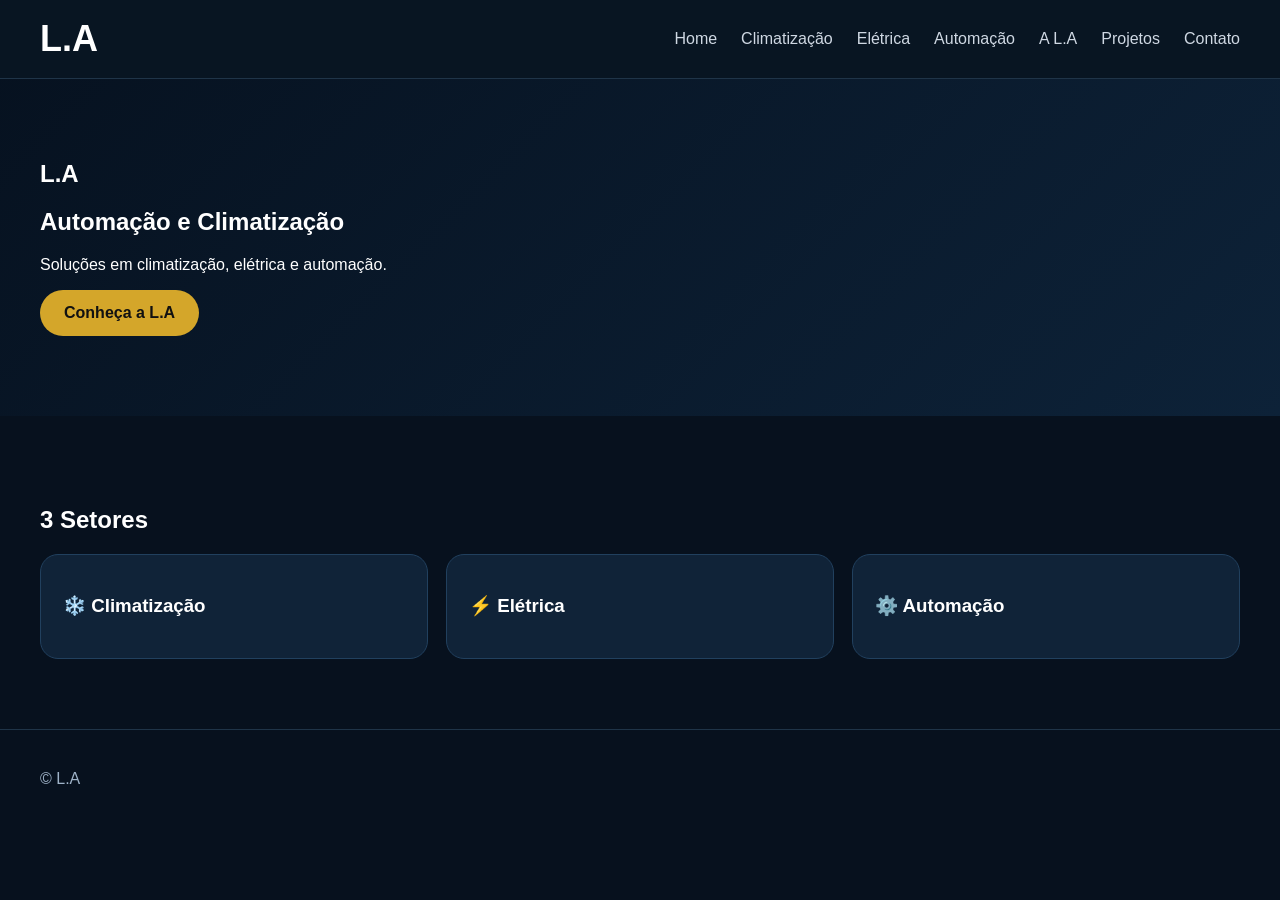
==== index.html @ 1ffd196b "Add files via upload" ====
<!DOCTYPE html><html lang="pt-BR"><head><meta charset="UTF-8"><meta name="viewport" content="width=device-width,initial-scale=1"><title>L.A</title><link rel="stylesheet" href="css/style.css"></head><body><header class="header"><div class="nav"><a class="logo" href="index.html">L.A</a><nav class="menu"><a href="index.html">Home</a><a href="climatizacao.html">Climatização</a><a href="eletrica.html">Elétrica</a><a href="automacao.html">Automação</a><a href="sobre.html">A L.A</a><a href="projetos.html">Projetos</a><a href="contato.html">Contato</a></nav></div></header><section class="hero"><div class="container"><h1>L.A</h1><h2>Automação e Climatização</h2><p>Soluções em climatização, elétrica e automação.</p><a class="btn" href="sobre.html">Conheça a L.A</a></div></section><section class="section"><div class="container"><h2>3 Setores</h2><div class="cards"><div class="card"><h3>❄️ Climatização</h3></div><div class="card"><h3>⚡ Elétrica</h3></div><div class="card"><h3>⚙️ Automação</h3></div></div></div></section><footer class="footer"><div class="container">© L.A</div></footer><script src="js/script.js"></script></body></html>
---- css/style.css ----
body{margin:0;font-family:Arial,sans-serif;background:#07111E;color:#fff}
.header{position:fixed;top:0;width:100%;background:#081522;border-bottom:1px solid #1f3448}
.nav{max-width:1200px;margin:auto;display:flex;justify-content:space-between;align-items:center;padding:18px}
.logo{font-size:36px;font-weight:800;color:#fff;text-decoration:none}
.menu a{color:#cfd8e3;text-decoration:none;margin-left:24px}
.hero{padding:140px 24px 80px;background:linear-gradient(135deg,#06111F,#0D2238)}
.container{max-width:1200px;margin:auto}
.cards{display:grid;grid-template-columns:repeat(auto-fit,minmax(240px,1fr));gap:18px}
.card{background:#102338;border:1px solid #21405e;border-radius:18px;padding:22px}
.btn{display:inline-block;background:#D4A62A;color:#111;padding:14px 24px;border-radius:999px;text-decoration:none;font-weight:bold}
.section{padding:70px 24px}
.footer{padding:40px 24px;border-top:1px solid #1f3448;color:#9fb3c8}
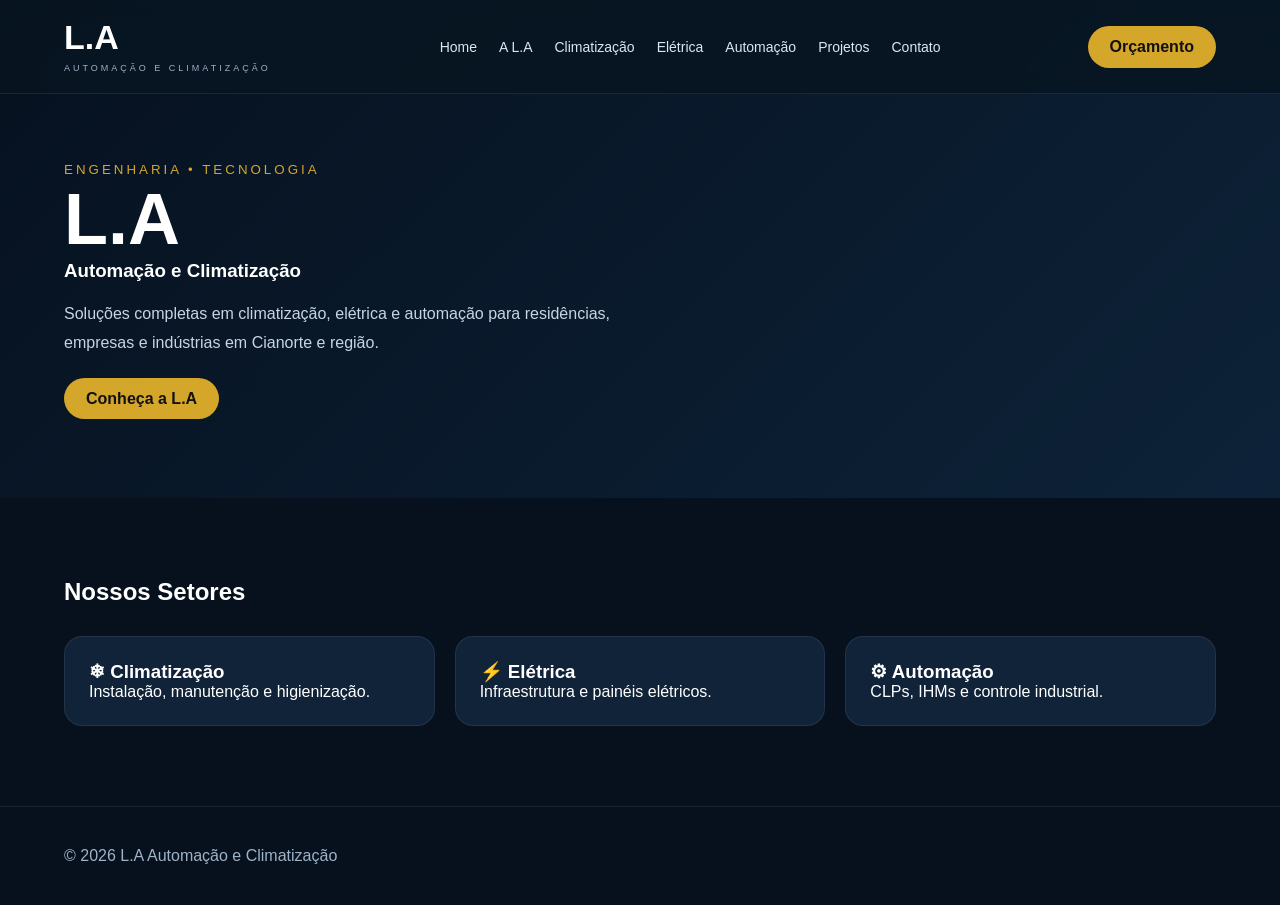
==== commit 2add57b3: "Add files via upload" ====
--- a/index.html
+++ b/index.html
@@ -1 +1 @@
-<!DOCTYPE html><html lang="pt-BR"><head><meta charset="UTF-8"><meta name="viewport" content="width=device-width,initial-scale=1"><title>L.A</title><link rel="stylesheet" href="css/style.css"></head><body><header class="header"><div class="nav"><a class="logo" href="index.html">L.A</a><nav class="menu"><a href="index.html">Home</a><a href="climatizacao.html">Climatização</a><a href="eletrica.html">Elétrica</a><a href="automacao.html">Automação</a><a href="sobre.html">A L.A</a><a href="projetos.html">Projetos</a><a href="contato.html">Contato</a></nav></div></header><section class="hero"><div class="container"><h1>L.A</h1><h2>Automação e Climatização</h2><p>Soluções em climatização, elétrica e automação.</p><a class="btn" href="sobre.html">Conheça a L.A</a></div></section><section class="section"><div class="container"><h2>3 Setores</h2><div class="cards"><div class="card"><h3>❄️ Climatização</h3></div><div class="card"><h3>⚡ Elétrica</h3></div><div class="card"><h3>⚙️ Automação</h3></div></div></div></section><footer class="footer"><div class="container">© L.A</div></footer><script src="js/script.js"></script></body></html>+<!DOCTYPE html><html lang='pt-BR'><head><meta charset='UTF-8'><meta name='viewport' content='width=device-width,initial-scale=1'><title>L.A</title><link rel='stylesheet' href='css/style.css'></head><body><header class='header'><div class='container nav'><a class='logo' href='index.html'><h2>L.A</h2><span>AUTOMAÇÃO E CLIMATIZAÇÃO</span></a><nav class='menu'><a href='index.html'>Home</a><a href='sobre.html'>A L.A</a><a href='climatizacao.html'>Climatização</a><a href='eletrica.html'>Elétrica</a><a href='automacao.html'>Automação</a><a href='projetos.html'>Projetos</a><a href='contato.html'>Contato</a></nav><a class='btn' href='contato.html'>Orçamento</a></div></header><section class='hero'><div class='container'><small style='color:#D4A62A;letter-spacing:3px'>ENGENHARIA • TECNOLOGIA</small><h1>L.A</h1><h3>Automação e Climatização</h3><p>Soluções completas em climatização, elétrica e automação para residências, empresas e indústrias em Cianorte e região.</p><a class='btn' href='sobre.html'>Conheça a L.A</a></div></section><section class='section'><div class='container'><h2 style='margin-bottom:30px'>Nossos Setores</h2><div class='cards'><div class='card'><h3>❄ Climatização</h3><p>Instalação, manutenção e higienização.</p></div><div class='card'><h3>⚡ Elétrica</h3><p>Infraestrutura e painéis elétricos.</p></div><div class='card'><h3>⚙ Automação</h3><p>CLPs, IHMs e controle industrial.</p></div></div></div></section><footer class='footer'><div class='container'>© 2026 L.A Automação e Climatização</div></footer><script src='js/script.js'></script></body></html>
--- a/css/style.css
+++ b/css/style.css
@@ -1,13 +1,12 @@
 
-body{margin:0;font-family:Arial,sans-serif;background:#07111E;color:#fff}
-.header{position:fixed;top:0;width:100%;background:#081522;border-bottom:1px solid #1f3448}
-.nav{max-width:1200px;margin:auto;display:flex;justify-content:space-between;align-items:center;padding:18px}
-.logo{font-size:36px;font-weight:800;color:#fff;text-decoration:none}
-.menu a{color:#cfd8e3;text-decoration:none;margin-left:24px}
-.hero{padding:140px 24px 80px;background:linear-gradient(135deg,#06111F,#0D2238)}
-.container{max-width:1200px;margin:auto}
-.cards{display:grid;grid-template-columns:repeat(auto-fit,minmax(240px,1fr));gap:18px}
-.card{background:#102338;border:1px solid #21405e;border-radius:18px;padding:22px}
-.btn{display:inline-block;background:#D4A62A;color:#111;padding:14px 24px;border-radius:999px;text-decoration:none;font-weight:bold}
-.section{padding:70px 24px}
-.footer{padding:40px 24px;border-top:1px solid #1f3448;color:#9fb3c8}
+*{margin:0;padding:0;box-sizing:border-box}
+body{font-family:Arial,sans-serif;background:#07111E;color:#fff}
+.header{position:fixed;top:0;left:0;width:100%;padding:18px 0;background:rgba(8,21,34,.82);backdrop-filter:blur(10px);border-bottom:1px solid rgba(255,255,255,.08)}
+.container{max-width:1200px;margin:auto;padding:0 24px}
+.nav{display:flex;align-items:center;justify-content:space-between}
+.logo{text-decoration:none;color:#fff}.logo h2{font-size:34px}.logo span{font-size:9px;letter-spacing:3px;color:#9fb3c8}
+.menu a{text-decoration:none;color:#dbe6ef;margin-left:22px;font-size:14px}
+.menu a:hover{color:#D4A62A}.btn{background:#D4A62A;color:#111;padding:12px 22px;border-radius:40px;font-weight:bold;text-decoration:none}
+.hero{padding:160px 0 90px;background:linear-gradient(135deg,#06111F,#0D2238)}
+.hero h1{font-size:72px}.hero p{color:#c7d5e3;max-width:560px;line-height:1.8;margin:18px 0 32px}
+.section{padding:80px 0}.cards{display:grid;grid-template-columns:repeat(auto-fit,minmax(250px,1fr));gap:20px}.card{background:#102338;padding:24px;border-radius:18px;border:1px solid rgba(255,255,255,.08)}.footer{padding:40px 0;border-top:1px solid rgba(255,255,255,.08);color:#9fb3c8}
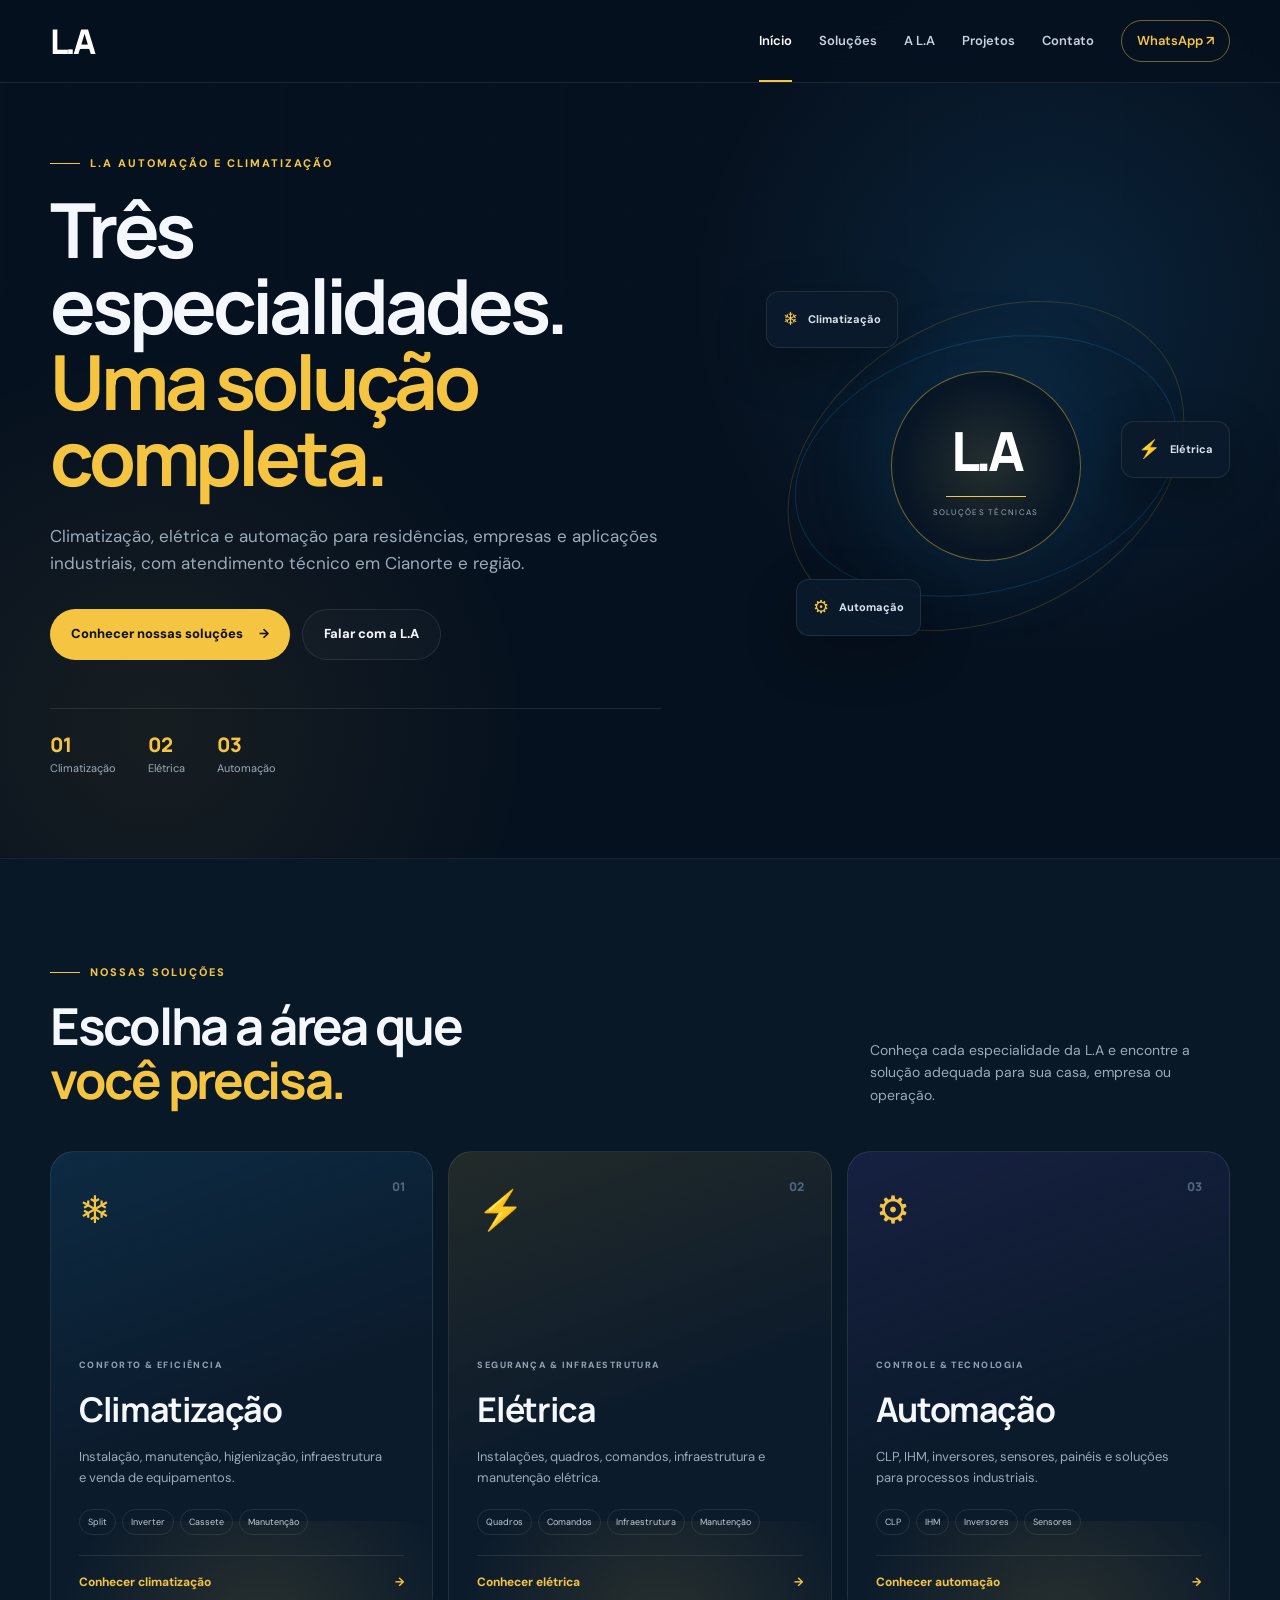
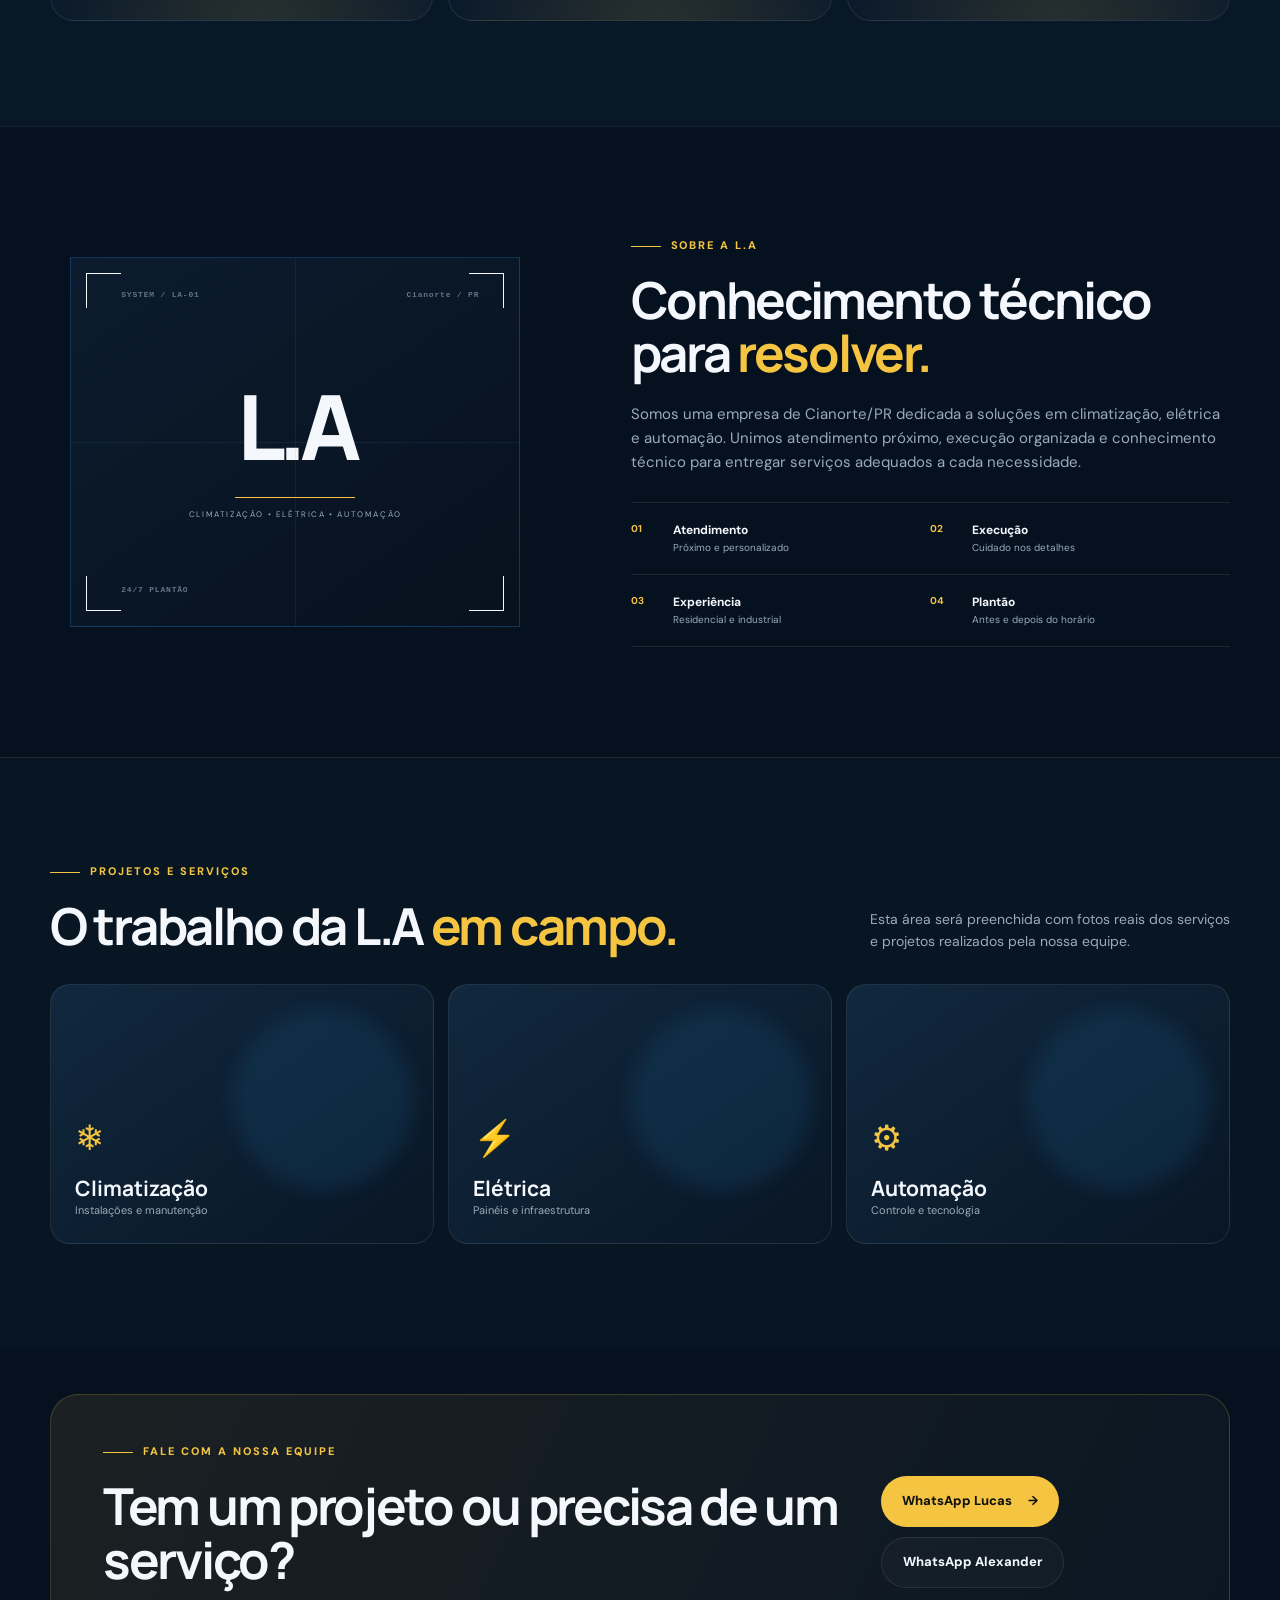
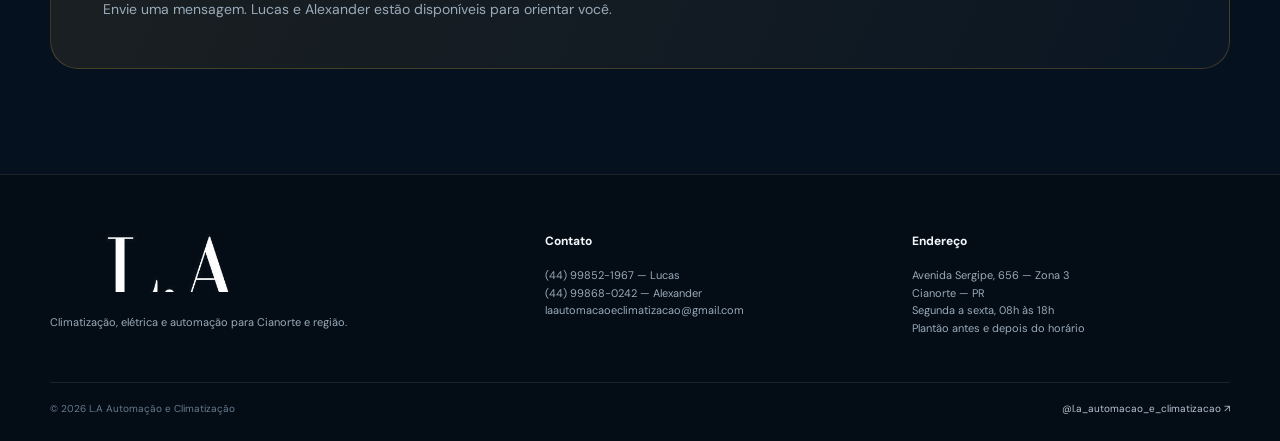
==== commit 0c6895eb: "Add files via upload" ====
--- a/index.html
+++ b/index.html
@@ -1 +1,206 @@
-<!DOCTYPE html><html lang='pt-BR'><head><meta charset='UTF-8'><meta name='viewport' content='width=device-width,initial-scale=1'><title>L.A</title><link rel='stylesheet' href='css/style.css'></head><body><header class='header'><div class='container nav'><a class='logo' href='index.html'><h2>L.A</h2><span>AUTOMAÇÃO E CLIMATIZAÇÃO</span></a><nav class='menu'><a href='index.html'>Home</a><a href='sobre.html'>A L.A</a><a href='climatizacao.html'>Climatização</a><a href='eletrica.html'>Elétrica</a><a href='automacao.html'>Automação</a><a href='projetos.html'>Projetos</a><a href='contato.html'>Contato</a></nav><a class='btn' href='contato.html'>Orçamento</a></div></header><section class='hero'><div class='container'><small style='color:#D4A62A;letter-spacing:3px'>ENGENHARIA • TECNOLOGIA</small><h1>L.A</h1><h3>Automação e Climatização</h3><p>Soluções completas em climatização, elétrica e automação para residências, empresas e indústrias em Cianorte e região.</p><a class='btn' href='sobre.html'>Conheça a L.A</a></div></section><section class='section'><div class='container'><h2 style='margin-bottom:30px'>Nossos Setores</h2><div class='cards'><div class='card'><h3>❄ Climatização</h3><p>Instalação, manutenção e higienização.</p></div><div class='card'><h3>⚡ Elétrica</h3><p>Infraestrutura e painéis elétricos.</p></div><div class='card'><h3>⚙ Automação</h3><p>CLPs, IHMs e controle industrial.</p></div></div></div></section><footer class='footer'><div class='container'>© 2026 L.A Automação e Climatização</div></footer><script src='js/script.js'></script></body></html>+<!DOCTYPE html>
+<html lang="pt-BR">
+<head>
+  <meta charset="UTF-8">
+  <meta name="viewport" content="width=device-width, initial-scale=1.0">
+  <meta name="description" content="L.A Automação e Climatização — climatização, elétrica e automação em Cianorte e região. Soluções residenciais, comerciais e industriais.">
+  <meta name="theme-color" content="#06111f">
+  <title>L.A Automação e Climatização | Cianorte - PR</title>
+  <link rel="stylesheet" href="css/style.css">
+</head>
+<body>
+<header class="header">
+  <div class="container nav">
+    <a class="logo" href="#inicio" aria-label="L.A Automação e Climatização">
+      <span class="logo-mark">L.A</span>
+    </a>
+
+    <button class="menu-btn" aria-label="Abrir menu" aria-expanded="false">
+      <span></span><span></span><span></span>
+    </button>
+
+    <nav class="menu" aria-label="Menu principal">
+      <a class="active" href="#inicio">Início</a>
+      <a href="#setores">Soluções</a>
+      <a href="#empresa">A L.A</a>
+      <a href="#projetos">Projetos</a>
+      <a href="#contato">Contato</a>
+      <a class="menu-whatsapp" href="https://wa.me/5544998521967" target="_blank" rel="noopener">WhatsApp <span>↗</span></a>
+    </nav>
+  </div>
+</header>
+
+<main>
+  <section class="hero" id="inicio">
+    <div class="hero-grid-lines"></div>
+    <div class="container hero-content">
+      <div class="hero-copy">
+        <p class="kicker"><span></span> L.A Automação e Climatização</p>
+        <h1>Três especialidades.<br><em>Uma solução completa.</em></h1>
+        <p class="lead">Climatização, elétrica e automação para residências, empresas e aplicações industriais, com atendimento técnico em Cianorte e região.</p>
+
+        <div class="hero-buttons">
+          <a class="btn primary" href="#setores">Conhecer nossas soluções <b>→</b></a>
+          <a class="btn ghost" href="https://wa.me/5544998521967" target="_blank" rel="noopener">Falar com a L.A</a>
+        </div>
+
+        <div class="hero-stats">
+          <div><strong>01</strong><span>Climatização</span></div>
+          <div><strong>02</strong><span>Elétrica</span></div>
+          <div><strong>03</strong><span>Automação</span></div>
+        </div>
+      </div>
+
+      <div class="hero-panel" aria-label="Áreas de atuação">
+        <div class="panel-orbit orbit-one"></div>
+        <div class="panel-orbit orbit-two"></div>
+        <div class="panel-core">
+          <div class="core-mark">L.A</div>
+          <div class="core-line"></div>
+          <span>SOLUÇÕES TÉCNICAS</span>
+        </div>
+        <div class="panel-chip chip-top">❄ <span>Climatização</span></div>
+        <div class="panel-chip chip-right">⚡ <span>Elétrica</span></div>
+        <div class="panel-chip chip-bottom">⚙ <span>Automação</span></div>
+      </div>
+    </div>
+  </section>
+
+  <section class="sectors section" id="setores">
+    <div class="container">
+      <div class="section-head">
+        <div>
+          <p class="kicker"><span></span> Nossas soluções</p>
+          <h2>Escolha a área que<br><em>você precisa.</em></h2>
+        </div>
+        <p>Conheça cada especialidade da L.A e encontre a solução adequada para sua casa, empresa ou operação.</p>
+      </div>
+
+      <div class="sector-grid">
+        <a class="sector climate" href="climatizacao.html">
+          <div class="sector-number">01</div>
+          <div class="sector-icon">❄</div>
+          <div class="sector-body">
+            <span class="sector-label">CONFORTO & EFICIÊNCIA</span>
+            <h3>Climatização</h3>
+            <p>Instalação, manutenção, higienização, infraestrutura e venda de equipamentos.</p>
+            <div class="sector-tags"><span>Split</span><span>Inverter</span><span>Cassete</span><span>Manutenção</span></div>
+            <strong class="sector-link">Conhecer climatização <b>→</b></strong>
+          </div>
+        </a>
+
+        <a class="sector electric" href="eletrica.html">
+          <div class="sector-number">02</div>
+          <div class="sector-icon">⚡</div>
+          <div class="sector-body">
+            <span class="sector-label">SEGURANÇA & INFRAESTRUTURA</span>
+            <h3>Elétrica</h3>
+            <p>Instalações, quadros, comandos, infraestrutura e manutenção elétrica.</p>
+            <div class="sector-tags"><span>Quadros</span><span>Comandos</span><span>Infraestrutura</span><span>Manutenção</span></div>
+            <strong class="sector-link">Conhecer elétrica <b>→</b></strong>
+          </div>
+        </a>
+
+        <a class="sector automation" href="automacao.html">
+          <div class="sector-number">03</div>
+          <div class="sector-icon">⚙</div>
+          <div class="sector-body">
+            <span class="sector-label">CONTROLE & TECNOLOGIA</span>
+            <h3>Automação</h3>
+            <p>CLP, IHM, inversores, sensores, painéis e soluções para processos industriais.</p>
+            <div class="sector-tags"><span>CLP</span><span>IHM</span><span>Inversores</span><span>Sensores</span></div>
+            <strong class="sector-link">Conhecer automação <b>→</b></strong>
+          </div>
+        </a>
+      </div>
+    </div>
+  </section>
+
+  <section class="company section" id="empresa">
+    <div class="container company-grid">
+      <div class="company-visual">
+        <div class="technical-box">
+          <span class="corner c1"></span><span class="corner c2"></span><span class="corner c3"></span><span class="corner c4"></span>
+          <div class="technical-center">
+            <div class="big-la">L.A</div>
+            <div class="technical-line"></div>
+            <small>CLIMATIZAÇÃO • ELÉTRICA • AUTOMAÇÃO</small>
+          </div>
+          <div class="tech-code code-a">SYSTEM / LA-01</div>
+          <div class="tech-code code-b">Cianorte / PR</div>
+          <div class="tech-code code-c">24/7 PLANTÃO</div>
+        </div>
+      </div>
+
+      <div class="company-copy">
+        <p class="kicker"><span></span> Sobre a L.A</p>
+        <h2>Conhecimento técnico para <em>resolver.</em></h2>
+        <p>Somos uma empresa de Cianorte/PR dedicada a soluções em climatização, elétrica e automação. Unimos atendimento próximo, execução organizada e conhecimento técnico para entregar serviços adequados a cada necessidade.</p>
+
+        <div class="quality-grid">
+          <div><b>01</b><strong>Atendimento</strong><span>Próximo e personalizado</span></div>
+          <div><b>02</b><strong>Execução</strong><span>Cuidado nos detalhes</span></div>
+          <div><b>03</b><strong>Experiência</strong><span>Residencial e industrial</span></div>
+          <div><b>04</b><strong>Plantão</strong><span>Antes e depois do horário</span></div>
+        </div>
+      </div>
+    </div>
+  </section>
+
+  <section class="projects section" id="projetos">
+    <div class="container">
+      <div class="section-head compact">
+        <div>
+          <p class="kicker"><span></span> Projetos e serviços</p>
+          <h2>O trabalho da L.A <em>em campo.</em></h2>
+        </div>
+        <p>Esta área será preenchida com fotos reais dos serviços e projetos realizados pela nossa equipe.</p>
+      </div>
+
+      <div class="project-placeholder">
+        <div class="placeholder-card"><span>❄</span><strong>Climatização</strong><small>Instalações e manutenção</small></div>
+        <div class="placeholder-card"><span>⚡</span><strong>Elétrica</strong><small>Painéis e infraestrutura</small></div>
+        <div class="placeholder-card"><span>⚙</span><strong>Automação</strong><small>Controle e tecnologia</small></div>
+      </div>
+    </div>
+  </section>
+
+  <section class="cta section" id="contato">
+    <div class="container cta-box">
+      <div>
+        <p class="kicker"><span></span> Fale com a nossa equipe</p>
+        <h2>Tem um projeto ou precisa de um serviço?</h2>
+        <p>Envie uma mensagem. Lucas e Alexander estão disponíveis para orientar você.</p>
+      </div>
+      <div class="cta-actions">
+        <a class="btn primary" href="https://wa.me/5544998521967" target="_blank" rel="noopener">WhatsApp Lucas <b>→</b></a>
+        <a class="btn ghost" href="https://wa.me/5544998680242" target="_blank" rel="noopener">WhatsApp Alexander</a>
+      </div>
+    </div>
+  </section>
+</main>
+
+<footer class="footer">
+  <div class="container footer-grid">
+    <div>
+      <img class="footer-logo" src="images/logo/logo-header.jpg" alt="L.A Climatização e Automação">
+      <p>Climatização, elétrica e automação para Cianorte e região.</p>
+    </div>
+    <div>
+      <strong>Contato</strong>
+      <p>(44) 99852-1967 — Lucas<br>(44) 99868-0242 — Alexander<br>laautomacaoeclimatizacao@gmail.com</p>
+    </div>
+    <div>
+      <strong>Endereço</strong>
+      <p>Avenida Sergipe, 656 — Zona 3<br>Cianorte — PR<br>Segunda a sexta, 08h às 18h<br>Plantão antes e depois do horário</p>
+    </div>
+  </div>
+  <div class="container footer-bottom">
+    <span>© 2026 L.A Automação e Climatização</span>
+    <a href="https://www.instagram.com/l.a_automacao_e_climatizacao/" target="_blank" rel="noopener">@l.a_automacao_e_climatizacao ↗</a>
+  </div>
+</footer>
+
+<script src="js/script.js"></script>
+</body>
+</html>
--- a/css/style.css
+++ b/css/style.css
@@ -1,12 +1,143 @@
+@import url('https://fonts.googleapis.com/css2?family=DM+Sans:wght@400;500;600;700&family=Manrope:wght@500;600;700;800&display=swap');
 
-*{margin:0;padding:0;box-sizing:border-box}
-body{font-family:Arial,sans-serif;background:#07111E;color:#fff}
-.header{position:fixed;top:0;left:0;width:100%;padding:18px 0;background:rgba(8,21,34,.82);backdrop-filter:blur(10px);border-bottom:1px solid rgba(255,255,255,.08)}
-.container{max-width:1200px;margin:auto;padding:0 24px}
-.nav{display:flex;align-items:center;justify-content:space-between}
-.logo{text-decoration:none;color:#fff}.logo h2{font-size:34px}.logo span{font-size:9px;letter-spacing:3px;color:#9fb3c8}
-.menu a{text-decoration:none;color:#dbe6ef;margin-left:22px;font-size:14px}
-.menu a:hover{color:#D4A62A}.btn{background:#D4A62A;color:#111;padding:12px 22px;border-radius:40px;font-weight:bold;text-decoration:none}
-.hero{padding:160px 0 90px;background:linear-gradient(135deg,#06111F,#0D2238)}
-.hero h1{font-size:72px}.hero p{color:#c7d5e3;max-width:560px;line-height:1.8;margin:18px 0 32px}
-.section{padding:80px 0}.cards{display:grid;grid-template-columns:repeat(auto-fit,minmax(250px,1fr));gap:20px}.card{background:#102338;padding:24px;border-radius:18px;border:1px solid rgba(255,255,255,.08)}.footer{padding:40px 0;border-top:1px solid rgba(255,255,255,.08);color:#9fb3c8}
+:root {
+  --bg:#06111f; --bg2:#091827; --surface:#0c1b2c; --surface2:#102338;
+  --text:#f4f7fb; --muted:#9aabba; --line:rgba(255,255,255,.09);
+  --gold:#f5c542; --blue:#27a9ff; --max:1180px;
+}
+*{box-sizing:border-box;margin:0;padding:0}
+html{scroll-behavior:smooth}
+body{background:var(--bg);color:var(--text);font-family:"DM Sans",sans-serif;line-height:1.6;overflow-x:hidden}
+a{color:inherit;text-decoration:none}
+.container{width:min(var(--max),calc(100% - 40px));margin:auto}
+.header{position:fixed;top:0;left:0;right:0;z-index:50;background:rgba(6,17,31,.84);backdrop-filter:blur(18px);border-bottom:1px solid var(--line)}
+.nav{height:82px;display:flex;align-items:center;justify-content:space-between;gap:30px}
+.logo{width:210px;height:57px;display:flex;align-items:center;overflow:hidden}
+.logo img{width:100%;height:100%;object-fit:cover;object-position:center 28%;mix-blend-mode:screen}
+.menu{display:flex;align-items:center;gap:27px}
+.menu a{font-size:13px;font-weight:600;color:#c7d2df;transition:.2s}
+.menu a:hover,.menu a.active{color:#fff}
+.menu a.active{position:relative}
+.menu a.active:after{content:"";position:absolute;left:0;right:0;bottom:-31px;height:2px;background:var(--gold)}
+.menu-whatsapp{border:1px solid rgba(245,197,66,.45);color:var(--gold)!important;border-radius:999px;padding:10px 15px}
+.menu-btn{display:none;border:0;background:none;width:40px}
+.menu-btn span{display:block;height:2px;background:#fff;margin:6px 0}
+
+.hero{min-height:790px;padding:155px 0 80px;position:relative;overflow:hidden}
+.hero:before{content:"";position:absolute;inset:0;background:radial-gradient(circle at 82% 35%,rgba(39,169,255,.12),transparent 30%),radial-gradient(circle at 12% 85%,rgba(245,197,66,.07),transparent 28%)}
+.hero-grid-lines{position:absolute;inset:0;opacity:.18;background-image:linear-gradient(rgba(255,255,255,.035) 1px,transparent 1px),linear-gradient(90deg,rgba(255,255,255,.035) 1px,transparent 1px);background-size:70px 70px;mask-image:linear-gradient(to bottom,black,transparent 90%)}
+.hero-content{position:relative;z-index:2;display:grid;grid-template-columns:1fr .8fr;gap:80px;align-items:center}
+.kicker{font-size:11px;letter-spacing:.18em;text-transform:uppercase;font-weight:800;color:var(--gold);display:flex;align-items:center;gap:10px;margin-bottom:18px}
+.kicker span{display:inline-block;width:30px;height:1px;background:var(--gold)}
+h1,h2,h3{font-family:"Manrope",sans-serif}
+h1{font-size:clamp(48px,6vw,76px);line-height:1;letter-spacing:-.055em}
+h1 em,h2 em{font-style:normal;color:var(--gold)}
+.lead{color:var(--muted);font-size:17px;max-width:650px;margin:28px 0 32px}
+.hero-buttons{display:flex;gap:12px;flex-wrap:wrap}
+.btn{min-height:51px;padding:0 21px;border-radius:999px;display:inline-flex;align-items:center;justify-content:center;gap:16px;font-size:13px;font-weight:800;transition:.2s}
+.btn:hover{transform:translateY(-2px)}
+.btn.primary{background:var(--gold);color:#111}
+.btn.primary:hover{background:#ffd75e}
+.btn.ghost{border:1px solid var(--line);background:rgba(255,255,255,.025)}
+.hero-stats{display:flex;gap:32px;margin-top:48px;padding-top:22px;border-top:1px solid var(--line)}
+.hero-stats div{display:grid;gap:2px}
+.hero-stats strong{font:800 20px "Manrope";color:var(--gold)}
+.hero-stats span{font-size:11px;color:var(--muted)}
+
+.hero-panel{height:480px;position:relative;display:grid;place-items:center}
+.panel-core{width:190px;height:190px;border:1px solid rgba(245,197,66,.45);border-radius:50%;display:grid;place-items:center;align-content:center;background:radial-gradient(circle,rgba(245,197,66,.12),rgba(8,22,37,.96) 65%);box-shadow:0 0 100px rgba(39,169,255,.12)}
+.core-mark{font:800 54px "Manrope";letter-spacing:-.08em;color:#fff}
+.core-line{width:80px;height:1px;background:var(--gold);margin:9px 0}
+.panel-core span{font-size:8px;letter-spacing:.16em;color:var(--muted)}
+.panel-orbit{position:absolute;border:1px solid rgba(39,169,255,.18);border-radius:50%;transform:rotate(-15deg)}
+.orbit-one{width:390px;height:250px}
+.orbit-two{width:300px;height:420px;transform:rotate(62deg);border-color:rgba(245,197,66,.16)}
+.panel-chip{position:absolute;padding:13px 16px;border:1px solid var(--line);border-radius:13px;background:rgba(11,27,44,.92);box-shadow:0 18px 50px rgba(0,0,0,.3);display:flex;gap:10px;align-items:center;color:var(--gold);font-size:18px}
+.panel-chip span{color:#dbe4ee;font-size:11px;font-weight:700}
+.chip-top{top:65px;left:25px}.chip-right{right:0;top:195px}.chip-bottom{bottom:70px;left:55px}
+
+.section{padding:105px 0}
+.sectors{background:var(--bg2);border-block:1px solid rgba(255,255,255,.05)}
+.section-head{display:grid;grid-template-columns:1fr 360px;gap:50px;align-items:end;margin-bottom:45px}
+.section-head h2,.company-copy h2,.cta h2{font-size:clamp(34px,4vw,51px);line-height:1.05;letter-spacing:-.045em}
+.section-head>p{color:var(--muted);font-size:14px}
+.sector-grid{display:grid;grid-template-columns:repeat(3,1fr);gap:15px}
+.sector{min-height:470px;position:relative;overflow:hidden;padding:28px;border:1px solid var(--line);border-radius:24px;background:var(--surface);display:flex;flex-direction:column;transition:.3s}
+.sector:hover{transform:translateY(-7px);border-color:rgba(245,197,66,.38)}
+.sector:after{content:"";position:absolute;inset:auto -30% -30% -20%;height:240px;background:radial-gradient(circle,rgba(245,197,66,.13),transparent 65%);pointer-events:none}
+.sector.climate{background:linear-gradient(160deg,rgba(39,169,255,.13),rgba(12,27,44,.96) 55%)}
+.sector.electric{background:linear-gradient(160deg,rgba(245,197,66,.11),rgba(12,27,44,.96) 55%)}
+.sector.automation{background:linear-gradient(160deg,rgba(120,93,255,.12),rgba(12,27,44,.96) 55%)}
+.sector-number{position:absolute;right:27px;top:26px;color:#52677d;font:800 12px "Manrope"}
+.sector-icon{font-size:38px;color:var(--gold);margin-bottom:auto}
+.sector-body{position:relative;z-index:2}
+.sector-label{font-size:9px;letter-spacing:.16em;color:#91a2b4;font-weight:800}
+.sector h3{font-size:34px;letter-spacing:-.04em;margin:6px 0 11px}
+.sector p{font-size:13px;color:var(--muted);max-width:310px}
+.sector-tags{display:flex;flex-wrap:wrap;gap:6px;margin:20px 0}
+.sector-tags span{font-size:9px;padding:5px 8px;border-radius:999px;border:1px solid var(--line);color:#c1cbd7}
+.sector-link{font-size:12px;color:var(--gold);display:flex;justify-content:space-between;align-items:center;padding-top:17px;border-top:1px solid var(--line)}
+
+.company-grid{display:grid;grid-template-columns:.9fr 1.1fr;gap:90px;align-items:center}
+.company-visual{min-height:420px;display:grid;place-items:center}
+.technical-box{height:370px;width:min(100%,450px);position:relative;border:1px solid rgba(39,169,255,.24);background:linear-gradient(145deg,#0c1c2e,#07111e);overflow:hidden}
+.technical-box:before,.technical-box:after{content:"";position:absolute;background:rgba(39,169,255,.1)}
+.technical-box:before{width:100%;height:1px;top:50%}.technical-box:after{height:100%;width:1px;left:50%}
+.corner{position:absolute;width:35px;height:35px;border-color:var(--gold)}
+.c1{left:15px;top:15px;border-left:1px solid;border-top:1px solid}.c2{right:15px;top:15px;border-right:1px solid;border-top:1px solid}.c3{left:15px;bottom:15px;border-left:1px solid;border-bottom:1px solid}.c4{right:15px;bottom:15px;border-right:1px solid;border-bottom:1px solid}
+.technical-center{position:absolute;inset:0;display:grid;place-items:center;align-content:center;text-align:center}
+.big-la{font:800 90px "Manrope";letter-spacing:-.08em}.technical-line{width:120px;height:1px;background:var(--gold);margin:10px auto}.technical-center small{font-size:8px;letter-spacing:.2em;color:var(--muted)}
+.tech-code{position:absolute;font:700 8px monospace;color:#60758b;letter-spacing:.1em}.code-a{top:32px;left:50px}.code-b{right:40px;top:32px}.code-c{bottom:32px;left:50px}
+.company-copy>p:not(.kicker){color:var(--muted);font-size:15px;margin:22px 0 28px;max-width:620px}
+.quality-grid{display:grid;grid-template-columns:1fr 1fr;border-top:1px solid var(--line)}
+.quality-grid div{padding:18px 10px 18px 0;border-bottom:1px solid var(--line);display:grid;grid-template-columns:32px 1fr;column-gap:10px}
+.quality-grid b{color:var(--gold);font-size:10px;grid-row:span 2}.quality-grid strong{font-size:12px}.quality-grid span{font-size:10px;color:var(--muted)}
+
+.projects{background:#081522;border-top:1px solid var(--line)}
+.section-head.compact{margin-bottom:32px}
+.project-placeholder{display:grid;grid-template-columns:repeat(3,1fr);gap:14px}
+.placeholder-card{height:260px;border:1px solid var(--line);border-radius:20px;background:linear-gradient(145deg,#11283e,#091625);display:flex;flex-direction:column;justify-content:end;padding:24px;position:relative;overflow:hidden}
+.placeholder-card:before{content:"";position:absolute;width:180px;height:180px;border-radius:50%;background:rgba(39,169,255,.1);filter:blur(10px);top:25px;right:20px}
+.placeholder-card span{font-size:35px;color:var(--gold);position:relative}.placeholder-card strong{font:700 21px "Manrope";position:relative;margin-top:8px}.placeholder-card small{color:var(--muted);font-size:11px;position:relative}
+
+.cta{padding-top:45px}.cta-box{padding:48px 52px;border:1px solid rgba(245,197,66,.2);border-radius:28px;background:linear-gradient(115deg,rgba(245,197,66,.09),rgba(255,255,255,.025));display:flex;justify-content:space-between;align-items:center;gap:35px}.cta-box p:last-child{color:var(--muted);font-size:14px;margin-top:12px}.cta-actions{display:flex;gap:10px;flex-wrap:wrap}
+
+.footer{background:#040c15;border-top:1px solid var(--line);padding:52px 0 24px}.footer-grid{display:grid;grid-template-columns:1.4fr 1fr 1fr;gap:50px;padding-bottom:45px}.footer-logo{width:245px;height:65px;object-fit:cover;object-position:center 28%;mix-blend-mode:screen}.footer-grid>div>p{color:var(--muted);font-size:11px;margin-top:14px}.footer-grid strong{font-size:12px}.footer-bottom{border-top:1px solid var(--line);padding-top:18px;display:flex;justify-content:space-between;color:#697c91;font-size:10px}.footer-bottom a{color:#b8c6d5}
+
+@media(max-width:980px){
+  .menu{gap:17px}.menu a{font-size:11px}
+  .hero-content,.company-grid{grid-template-columns:1fr;gap:45px}.hero-copy{text-align:center;margin:auto}.kicker{justify-content:center}.hero-buttons,.hero-stats{justify-content:center}.hero-panel{max-width:600px;width:100%;margin:auto}
+  .section-head{grid-template-columns:1fr;gap:15px}.sector-grid{grid-template-columns:1fr 1fr}.sector:last-child{grid-column:1/-1}
+}
+@media(max-width:720px){
+  .container{width:calc(100% - 28px)}.nav{height:72px}.logo{width:175px;height:49px}.menu-btn{display:block}.menu{display:none;position:absolute;top:72px;left:14px;right:14px;padding:16px;flex-direction:column;align-items:stretch;gap:3px;background:#0b1929;border:1px solid var(--line);border-radius:18px}.menu.open{display:flex}.menu a{padding:11px;font-size:13px}.menu a.active:after{display:none}.menu-whatsapp{text-align:center}
+  .hero{padding:125px 0 65px;min-height:auto}.hero-content{gap:15px}h1{font-size:clamp(42px,12vw,60px)}.lead{font-size:14px}.hero-stats{gap:18px;flex-wrap:wrap}.hero-panel{height:390px}.panel-core{width:155px;height:155px}.core-mark{font-size:43px}.orbit-one{width:300px;height:200px}.orbit-two{width:240px;height:330px}.chip-top{left:0;top:30px}.chip-right{right:0;top:160px}.chip-bottom{left:20px;bottom:35px}
+  .section{padding:75px 0}.sector-grid{grid-template-columns:1fr}.sector:last-child{grid-column:auto}.sector{min-height:390px}.company-grid{gap:35px}.company-visual{min-height:330px}.technical-box{height:310px}.big-la{font-size:70px}.quality-grid{grid-template-columns:1fr}.project-placeholder{grid-template-columns:1fr}.placeholder-card{height:190px}.cta-box{padding:32px 24px;align-items:flex-start;flex-direction:column}.cta-actions{width:100%}.cta-actions .btn{width:100%}.footer-grid{grid-template-columns:1fr;gap:27px}.footer-bottom{flex-direction:column;gap:10px}
+}
+
+/* Identidade L.A — marca textual */
+.logo-mark{font:800 34px/1 "Manrope",sans-serif;letter-spacing:-.09em;color:#fff;display:inline-block}.footer-brand{font:800 48px/1 "Manrope",sans-serif;letter-spacing:-.09em;color:#fff}.logo{width:120px;height:57px;overflow:visible}
+
+/* Página Automação */
+.automation-hero{min-height:790px;padding:155px 0 80px;position:relative;overflow:hidden;background:radial-gradient(circle at 78% 42%,rgba(39,169,255,.08),transparent 30%)}
+.automation-hero-grid{position:relative;z-index:2;display:grid;grid-template-columns:1fr .95fr;gap:55px;align-items:center}.automation-hero h1{font-size:clamp(48px,6vw,78px)}
+.automation-visual{height:500px;position:relative;display:grid;place-items:center}.automation-board{width:360px;height:420px;border:1px solid rgba(39,169,255,.35);border-radius:18px;background:linear-gradient(145deg,#0d2236,#06101c);box-shadow:0 30px 100px rgba(0,0,0,.4),0 0 90px rgba(39,169,255,.08);padding:22px;position:relative;overflow:hidden}.automation-board:before{content:"";position:absolute;inset:0;background:linear-gradient(transparent 96%,rgba(39,169,255,.1) 100%);background-size:100% 18px;opacity:.3}.board-top{display:flex;justify-content:space-between;align-items:center;border-bottom:1px solid var(--line);padding-bottom:16px;position:relative}.board-top span{font:800 28px "Manrope";letter-spacing:-.08em}.board-top small{font-size:7px;letter-spacing:.13em;color:var(--muted)}.board-grid{display:grid;grid-template-columns:repeat(3,1fr);gap:12px;margin-top:28px;position:relative}.board-grid i{height:62px;border:1px solid rgba(255,255,255,.08);border-radius:8px;background:linear-gradient(145deg,#10283d,#0a1827);position:relative}.board-grid i:after{content:"";position:absolute;width:7px;height:7px;border-radius:50%;background:var(--gold);top:9px;right:9px;box-shadow:0 0 14px rgba(245,197,66,.7)}.board-screen{height:85px;margin-top:18px;border:1px solid rgba(245,197,66,.28);border-radius:9px;padding:14px;display:grid;grid-template-columns:1fr auto;grid-template-rows:1fr 1fr;background:rgba(0,0,0,.18);position:relative}.board-screen b{font-size:9px;letter-spacing:.16em;color:#9eafc0}.board-screen span{font-size:9px;color:var(--gold)}.board-screen em{font:700 30px monospace;color:#fff;grid-column:1/-1;font-style:normal}.signal{position:absolute;height:1px;background:var(--gold);opacity:.7;box-shadow:0 0 12px rgba(245,197,66,.55)}.s1{width:70px;left:-50px;top:125px}.s2{width:110px;right:-70px;top:230px}.s3{width:85px;left:-65px;bottom:105px}.float-card{position:absolute;padding:14px 17px;border:1px solid var(--line);border-radius:12px;background:rgba(9,23,38,.94);box-shadow:0 18px 50px rgba(0,0,0,.3);display:flex;align-items:center;gap:12px}.float-card b{font:800 13px "Manrope";color:var(--gold)}.float-card span{font-size:10px;font-weight:800;letter-spacing:.08em}.fc1{left:5px;top:70px}.fc2{right:-5px;top:210px}.fc3{left:35px;bottom:55px}
+.automation-intro{background:var(--bg2);border-block:1px solid rgba(255,255,255,.05)}.two-col{display:grid;grid-template-columns:1fr 1fr;gap:90px;align-items:center}.two-col h2,.automation-solutions h2,.process-section h2,.automation-highlight h2{font-size:clamp(36px,4vw,53px);line-height:1.05;letter-spacing:-.045em}.large-muted{font-size:16px;color:var(--muted);max-width:650px;line-height:1.85}.automation-cards{display:grid;grid-template-columns:repeat(3,1fr);gap:14px}.automation-cards article{min-height:330px;border:1px solid var(--line);border-radius:20px;background:linear-gradient(150deg,#0d2033,#091522);padding:25px;position:relative;overflow:hidden;transition:.3s}.automation-cards article:hover{transform:translateY(-6px);border-color:rgba(245,197,66,.35)}.automation-cards article:after{content:"";position:absolute;width:170px;height:170px;right:-70px;bottom:-75px;background:radial-gradient(circle,rgba(39,169,255,.12),transparent 68%)}.solution-no{position:absolute;right:23px;top:23px;font:800 11px "Manrope";color:#52677d}.solution-icon{font-size:32px;color:var(--gold);margin-bottom:58px}.automation-cards h3{font-size:25px;margin-bottom:9px;position:relative}.automation-cards p{font-size:12px;color:var(--muted);position:relative}.mini-list{display:flex;gap:6px;flex-wrap:wrap;margin-top:19px;position:relative}.mini-list span{font-size:8px;padding:5px 7px;border:1px solid var(--line);border-radius:999px;color:#b8c5d2}.process-section{background:#081522;border-top:1px solid var(--line)}.process-grid{display:grid;grid-template-columns:repeat(4,1fr);border-top:1px solid var(--line);border-left:1px solid var(--line)}.process-item{min-height:250px;padding:25px;border-right:1px solid var(--line);border-bottom:1px solid var(--line);background:rgba(255,255,255,.015)}.process-item strong{font:800 12px "Manrope";color:var(--gold)}.process-item h3{font-size:22px;margin:70px 0 10px}.process-item p{font-size:11px;color:var(--muted)}.automation-highlight{background:var(--bg2)}.highlight-grid{display:grid;grid-template-columns:.9fr 1.1fr;gap:90px;align-items:center}.highlight-panel{height:390px;border:1px solid rgba(39,169,255,.25);background:linear-gradient(145deg,#0b2034,#06101b);display:flex;flex-direction:column;align-items:center;justify-content:center;position:relative;overflow:hidden}.highlight-panel span{font-size:8px;letter-spacing:.25em;color:var(--muted)}.highlight-panel strong{font:800 110px "Manrope";letter-spacing:-.1em;margin:18px 0}.highlight-panel small{font-size:7px;letter-spacing:.18em;color:#64788d}.highlight-lines{position:absolute;width:140%;height:1px;background:rgba(39,169,255,.13);transform:rotate(-22deg);top:48%}.highlight-panel:after{content:"";position:absolute;width:280px;height:280px;border:1px solid rgba(245,197,66,.12);border-radius:50%}.automation-highlight .btn{margin-top:28px}
+@media(max-width:980px){.automation-hero-grid,.two-col,.highlight-grid{grid-template-columns:1fr;gap:45px}.automation-copy{text-align:center}.automation-visual{max-width:600px;margin:auto}.automation-cards{grid-template-columns:1fr 1fr}.automation-cards article:last-child{grid-column:1/-1}.process-grid{grid-template-columns:1fr 1fr}}
+@media(max-width:720px){.logo-mark{font-size:30px}.automation-hero{padding:120px 0 60px;min-height:auto}.automation-hero-grid{gap:10px}.automation-visual{height:430px}.automation-board{width:290px;height:350px;padding:17px}.board-grid{gap:8px;margin-top:20px}.board-grid i{height:50px}.board-screen{height:70px}.float-card{padding:10px 12px}.float-card span{font-size:8px}.fc1{left:-3px;top:45px}.fc2{right:-3px;top:175px}.fc3{left:10px;bottom:38px}.automation-cards{grid-template-columns:1fr}.automation-cards article:last-child{grid-column:auto}.process-grid{grid-template-columns:1fr}.process-item{min-height:190px}.process-item h3{margin-top:45px}.highlight-panel{height:300px}.highlight-panel strong{font-size:85px}.two-col,.highlight-grid{gap:30px}}
+
+/* Página Elétrica */
+.electrical-hero{min-height:790px;padding:155px 0 80px;position:relative;overflow:hidden;background:radial-gradient(circle at 78% 42%,rgba(245,197,66,.075),transparent 30%)}
+.electrical-hero-grid{position:relative;z-index:2;display:grid;grid-template-columns:1fr .95fr;gap:55px;align-items:center}.electrical-hero h1{font-size:clamp(46px,5.7vw,76px)}
+.electrical-visual{height:500px;position:relative;display:grid;place-items:center}.electrical-panel{width:360px;height:420px;border:1px solid rgba(245,197,66,.3);border-radius:16px;background:linear-gradient(145deg,#172333,#070f18);box-shadow:0 30px 100px rgba(0,0,0,.45),0 0 90px rgba(245,197,66,.06);padding:22px;position:relative;overflow:hidden}.electrical-panel:before{content:"";position:absolute;inset:0;background:repeating-linear-gradient(0deg,transparent 0 19px,rgba(255,255,255,.025) 20px);opacity:.45}.ep-top{display:flex;justify-content:space-between;align-items:center;border-bottom:1px solid var(--line);padding-bottom:16px;position:relative}.ep-top span{font:800 28px "Manrope";letter-spacing:-.08em}.ep-top small{font-size:7px;letter-spacing:.13em;color:var(--muted)}.breaker-row{display:grid;grid-template-columns:repeat(5,1fr);gap:8px;margin-top:28px;position:relative}.breaker-row i{height:105px;border:1px solid rgba(255,255,255,.1);border-radius:5px;background:linear-gradient(180deg,#25384a,#101d2b);position:relative}.breaker-row i:before{content:"";position:absolute;left:50%;top:13px;transform:translateX(-50%);width:7px;height:44px;border-radius:3px;background:#07111b;box-shadow:0 0 0 1px rgba(245,197,66,.18)}.breaker-row i:after{content:"";position:absolute;left:50%;bottom:12px;transform:translateX(-50%);width:4px;height:4px;border-radius:50%;background:var(--gold);box-shadow:0 0 12px rgba(245,197,66,.8)}.ep-display{height:78px;margin-top:18px;border:1px solid rgba(245,197,66,.25);border-radius:8px;padding:12px;display:grid;grid-template-columns:1fr auto;grid-template-rows:1fr 1fr;background:rgba(0,0,0,.2);position:relative}.ep-display span{font-size:8px;letter-spacing:.16em;color:#8ea1b4}.ep-display b{font:700 14px monospace;color:var(--gold)}.ep-display em{font:700 20px monospace;font-style:normal;grid-column:1/-1}.ep-lines{display:flex;gap:8px;position:absolute;left:22px;right:22px;bottom:23px}.ep-lines i{height:2px;flex:1;background:linear-gradient(90deg,rgba(245,197,66,.05),var(--gold),rgba(245,197,66,.05));box-shadow:0 0 9px rgba(245,197,66,.35)}.electrical-card{position:absolute;padding:14px 17px;border:1px solid var(--line);border-radius:12px;background:rgba(9,23,38,.94);box-shadow:0 18px 50px rgba(0,0,0,.3);display:flex;align-items:center;gap:12px}.electrical-card b{font:800 13px "Manrope";color:var(--gold)}.electrical-card span{font-size:10px;font-weight:800;letter-spacing:.08em}.ec1{left:5px;top:70px}.ec2{right:-5px;top:210px}.ec3{left:35px;bottom:55px}.electrical-intro{background:var(--bg2);border-block:1px solid rgba(255,255,255,.05)}.electrical-solutions{background:var(--bg)}.electrical-cards{display:grid;grid-template-columns:repeat(3,1fr);gap:14px}.electrical-cards article{min-height:330px;border:1px solid var(--line);border-radius:20px;background:linear-gradient(150deg,#101e2d,#091522);padding:25px;position:relative;overflow:hidden;transition:.3s}.electrical-cards article:hover{transform:translateY(-6px);border-color:rgba(245,197,66,.35)}.electrical-cards article:after{content:"";position:absolute;width:170px;height:170px;right:-70px;bottom:-75px;background:radial-gradient(circle,rgba(245,197,66,.1),transparent 68%)}.electrical-cards h3{font-size:25px;margin-bottom:9px;position:relative}.electrical-cards p{font-size:12px;color:var(--muted);position:relative}.electrical-process{background:#081522}.electrical-highlight{background:var(--bg2)}.electrical-highlight-panel{height:390px;border:1px solid rgba(245,197,66,.24);background:linear-gradient(145deg,#182535,#070f18);display:flex;flex-direction:column;align-items:center;justify-content:center;position:relative;overflow:hidden}.electrical-highlight-panel span{font-size:8px;letter-spacing:.25em;color:var(--muted)}.electrical-highlight-panel strong{font:800 110px "Manrope";letter-spacing:-.1em;margin:18px 0}.electrical-highlight-panel small{font-size:7px;letter-spacing:.18em;color:#64788d}.electrical-highlight-lines{position:absolute;width:140%;height:1px;background:rgba(245,197,66,.15);transform:rotate(-22deg);top:48%}.electrical-highlight-panel:after{content:"";position:absolute;width:280px;height:280px;border:1px solid rgba(245,197,66,.1);border-radius:50%}.terminal{position:absolute;width:9px;height:9px;border-radius:50%;background:var(--gold);box-shadow:0 0 16px rgba(245,197,66,.7)}.t1{top:28%;left:24%}.t2{top:52%;right:22%}.t3{bottom:24%;left:31%}.electrical-highlight .btn{margin-top:28px}
+@media(max-width:980px){.electrical-hero-grid,.electrical-highlight .highlight-grid{grid-template-columns:1fr;gap:45px}.electrical-visual{max-width:600px;margin:auto}.electrical-cards{grid-template-columns:1fr 1fr}.electrical-cards article:last-child{grid-column:1/-1}}
+@media(max-width:720px){.electrical-hero{padding:120px 0 60px;min-height:auto}.electrical-hero-grid{gap:10px}.electrical-visual{height:430px}.electrical-panel{width:290px;height:350px;padding:17px}.breaker-row{gap:6px;margin-top:20px}.breaker-row i{height:85px}.ep-display{height:65px}.electrical-card{padding:10px 12px}.electrical-card span{font-size:8px}.ec1{left:-3px;top:45px}.ec2{right:-3px;top:175px}.ec3{left:10px;bottom:38px}.electrical-cards{grid-template-columns:1fr}.electrical-cards article:last-child{grid-column:auto}.electrical-highlight-panel{height:300px}.electrical-highlight-panel strong{font-size:85px}}
+
+/* CLIMATIZACAO */
+.clima-hero{min-height:790px;padding:155px 0 80px;position:relative;overflow:hidden;background:radial-gradient(circle at 80% 42%,rgba(39,169,255,.08),transparent 30%)}
+.clima-hero-grid{position:relative;z-index:2;display:grid;grid-template-columns:1fr .95fr;gap:55px;align-items:center}.clima-hero h1{font-size:clamp(48px,6vw,78px)}
+.clima-visual{height:500px;position:relative;display:grid;place-items:center}.clima-unit{width:370px;height:330px;border:1px solid rgba(39,169,255,.3);border-radius:18px;background:linear-gradient(145deg,#112a3f,#06101b);box-shadow:0 30px 100px rgba(0,0,0,.42),0 0 90px rgba(39,169,255,.08);padding:22px;position:relative;overflow:hidden}.clima-unit:before{content:"";position:absolute;inset:0;background:linear-gradient(transparent 96%,rgba(39,169,255,.08) 100%);background-size:100% 18px;opacity:.35}.unit-top{display:flex;justify-content:space-between;align-items:center;border-bottom:1px solid var(--line);padding-bottom:15px;position:relative}.unit-top span{font:800 28px "Manrope";letter-spacing:-.08em}.unit-top small{font-size:7px;letter-spacing:.13em;color:var(--muted)}.unit-face{height:190px;margin-top:18px;border:1px solid rgba(255,255,255,.07);border-radius:10px;background:linear-gradient(180deg,#10283d,#091725);position:relative;display:flex;align-items:center;justify-content:center;overflow:hidden}.air-lines{display:grid;gap:9px;width:72%;opacity:.6}.air-lines i{display:block;height:2px;border-radius:2px;background:linear-gradient(90deg,transparent,#9db1c2,transparent)}.unit-display{position:absolute;right:22px;top:18px;font:700 19px monospace;color:var(--gold)}.unit-bottom{position:relative;display:flex;justify-content:space-between;margin-top:16px;color:#8094a8;font-size:8px;letter-spacing:.2em}.unit-bottom b{color:var(--gold);font-size:9px;box-shadow:0 0 15px rgba(245,197,66,.45);border-radius:50%}
+.clima-float{position:absolute;padding:14px 17px;border:1px solid var(--line);border-radius:12px;background:rgba(9,23,38,.94);box-shadow:0 18px 50px rgba(0,0,0,.3);display:flex;align-items:center;gap:12px}.clima-float b{font:800 13px "Manrope";color:var(--gold)}.clima-float span{font-size:10px;font-weight:800;letter-spacing:.08em}.cf1{left:0;top:70px}.cf2{right:-5px;top:210px}.cf3{left:30px;bottom:50px}
+.clima-intro,.clima-highlight{background:var(--bg2);border-block:1px solid rgba(255,255,255,.05)}.clima-cards{display:grid;grid-template-columns:repeat(3,1fr);gap:14px}.clima-cards article{min-height:330px;border:1px solid var(--line);border-radius:20px;background:linear-gradient(150deg,#0d2033,#091522);padding:25px;position:relative;overflow:hidden;transition:.3s}.clima-cards article:hover{transform:translateY(-6px);border-color:rgba(245,197,66,.35)}.clima-cards article:after{content:"";position:absolute;width:170px;height:170px;right:-70px;bottom:-75px;background:radial-gradient(circle,rgba(39,169,255,.12),transparent 68%)}.clima-icon{font-size:34px;color:var(--gold);margin-bottom:58px;position:relative}.clima-cards h3{font-size:25px;margin-bottom:9px;position:relative}.clima-cards p{font-size:12px;color:var(--muted);position:relative}.clima-cards .mini-list{position:relative}.clima-process{background:#081522;border-top:1px solid var(--line)}.clima-highlight{border-bottom:0}.clima-highlight-panel{height:390px;border:1px solid rgba(39,169,255,.24);background:linear-gradient(145deg,#0b2034,#06101b);display:flex;flex-direction:column;align-items:center;justify-content:center;position:relative;overflow:hidden}.clima-highlight-panel span{font-size:8px;letter-spacing:.25em;color:var(--muted)}.clima-highlight-panel strong{font:800 110px "Manrope";letter-spacing:-.1em;margin:18px 0}.clima-highlight-panel small{font-size:7px;letter-spacing:.18em;color:#64788d}.clima-glow{position:absolute;width:250px;height:120px;border-radius:50%;background:rgba(39,169,255,.13);filter:blur(28px);top:43%}.clima-arc{position:absolute;width:310px;height:160px;border:1px solid rgba(245,197,66,.12);border-radius:50%;transform:rotate(-8deg);top:34%}
+@media(max-width:980px){.clima-hero-grid,.clima-highlight .highlight-grid{grid-template-columns:1fr;gap:45px}.clima-visual{max-width:600px;margin:auto}.clima-cards{grid-template-columns:1fr 1fr}.clima-cards article:last-child{grid-column:1/-1}}
+@media(max-width:720px){.clima-hero{padding:120px 0 60px;min-height:auto}.clima-hero-grid{gap:10px}.clima-visual{height:430px}.clima-unit{width:290px;height:300px;padding:17px}.unit-face{height:165px}.cf1{left:-3px;top:45px}.cf2{right:-3px;top:175px}.cf3{left:10px;bottom:38px}.clima-float{padding:10px 12px}.clima-float span{font-size:8px}.clima-cards{grid-template-columns:1fr}.clima-cards article:last-child{grid-column:auto}.clima-highlight-panel{height:300px}.clima-highlight-panel strong{font-size:85px}}
